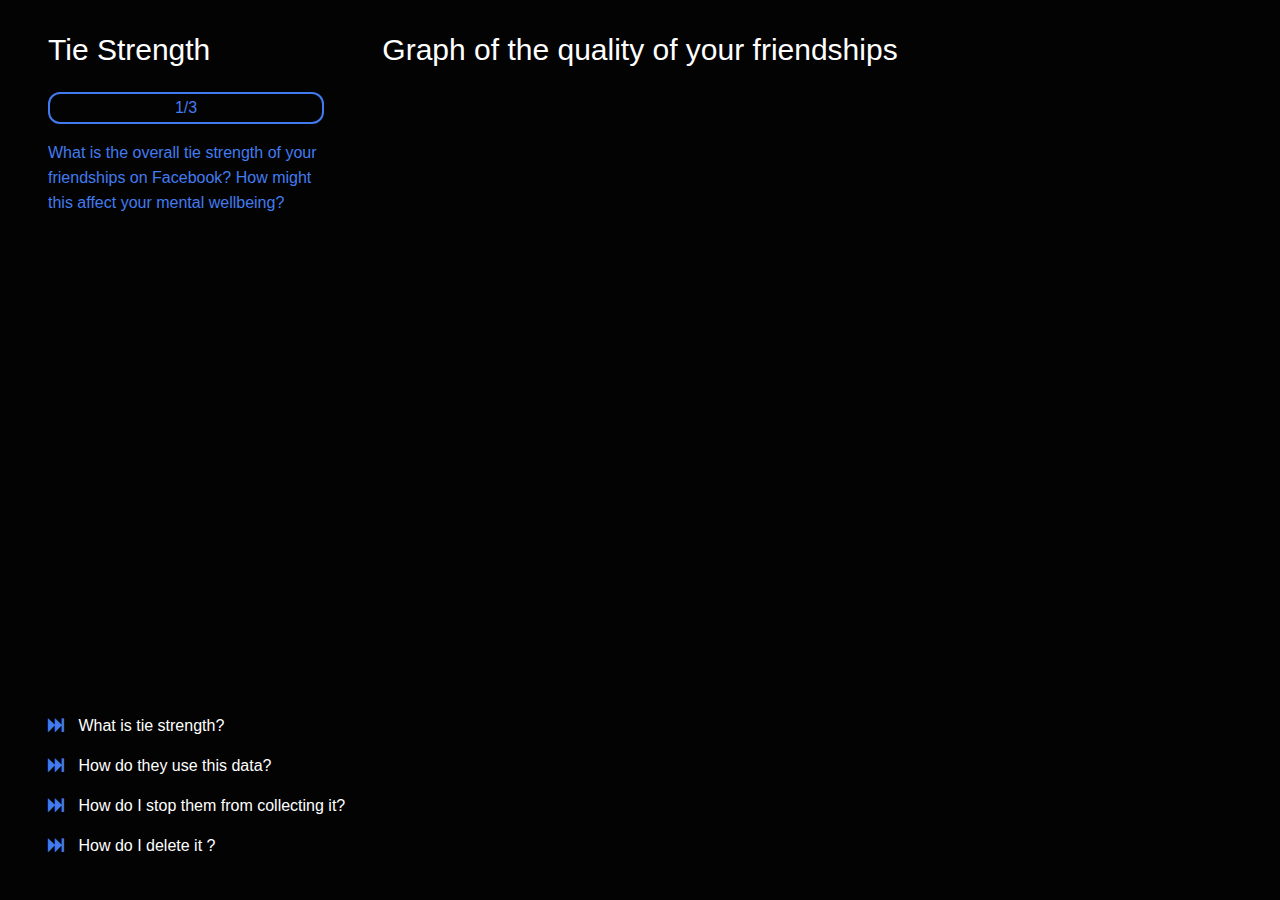
==== index.html @ fa2800e8 "Initial prototype" ====
<!DOCTYPE html>
<html>
<meta charset="utf-8">
<link rel="stylesheet" href="styles.css">
<link rel="stylesheet" href="https://cdnjs.cloudflare.com/ajax/libs/font-awesome/4.7.0/css/font-awesome.min.css">
<head>
    <script src="https://d3js.org/d3.v3.min.js"></script>
    <script src="https://ajax.googleapis.com/ajax/libs/jquery/3.5.1/jquery.min.js"></script>    
    <script src="clustergraph.js"></script>
    <script src="topfriends.js"></script>
    <script src="friendmenu.js"></script>
</head>
<body style="background-color: #030303">
      <div class="container">
        <div class="leftpane" style="text-align:left;">
            <div style="margin-left: 40px">
            <h2>Tie Strength</h2>
            <input onclick="change()" type="button" class="btn" value="1/3" id="myButton1" style="width: 100%;"></input>
            <p id="myText1" style="color: #427bf0; line-height: 25px">What is the overall tie strength of your friendships on Facebook? How might this affect your mental wellbeing?</p>
            </p>
            <script>
                function change() {
                    var elem = document.getElementById("myButton1");
                    if (elem.value == "1/3"){ // second
                        elem.value="2/3";
                        document.getElementById("myText1").innerHTML = "New communication technologies are often met with questions about their impact on psychological well-being. Besides knowing a great part of your social network, a predictive model can be used to map your Facebook data to tie strength and identify strong and weak ties amongst your Facebook friendships!"
                    }
        
                    else if (elem.value=="2/3") { // third
                        elem.value = "3/3";
                        document.getElementById("myText1").innerHTML =  "Your social interaction on Facebook can also be used to observe changes in your psychological well being depending on tie strength and the nature of your communication.";
                    }
                    else { //first
                        elem.value = "1/3"
                        document.getElementById("myText1").innerHTML = "What is the overall tie strength of your friendship on Facebook? How might this affect your mental wellbeing?"
                    }
                        }
            </script>

            <!-- Beginning of modal code -->
            <!-- "What is tie strength?" -->
            <a href="#open-modal">
                <div class="line fixed" style="font-size:16px; align-items: center; bottom: 160px;">
                    <i class="fa fa-fast-forward" style="color:#427bf0; margin-right: 10px; margin-top: 5px"></i>
                    <p style="color: white">What is tie strength?</p>
                </div>
            </a>
            <div id="open-modal" class="modal-window">
                <div>
                    <a href="#close-modal" title="Close" class="modal-close">close &times;</a>
                <div><b>Tie strength</b> is defined as a linear combination of the amount of time, the emotional intensity, the intimacy and reciprocal services which characterize the tie.</div>
                <br>
                <div><b>1:</b> Strong ties are the people you really trust, people whose social circles tightly overlap with your own. Often, they are also the people most like you! </div>
                <br>
                <div><b>0:</b> Weak ties are merely acquaintances. Weak ties often provide access to novel information, information not circulating in the closely knit network of strong ties.</div>
                </div>
            </div>

             <!-- "How do they use this data?" -->
             <a href="#open-modal1">
                <div class="line fixed" style="font-size:16px; align-items: center; bottom: 120px;">
                    <i class="fa fa-fast-forward" style="color:#427bf0; margin-right: 10px; margin-top: 5px"></i>
                    <p style="color: white">How do they use this data?</p>
                </div>
            </a>
            <div id="open-modal1" class="modal-window">
                <div>
                    <a href="#close-modal" title="Close" class="modal-close">close &times;</a>
        
                <div>With the rapid increase in social media usage, recent studies have explored its impact on mental health and wellbeing, as well as the potential to leverage the popularity and interactive features of social media to enhance interventions. Cases such as clinicians discovering suicidal ideation on Facebook through explicit statements and photos are examples of how our data may be used to obtain information about you within a clinical setting, to diagnose and treat disease. With that, ethical issues arise, including the principles of beneficence and maleficence, issues of privacy and confidentiality, and informed consent.</div>
                </div>
            </div>


            <!-- "How do I stop them from collecting it?" -->
            <a href="#open-modal2">
                <div class="line fixed" style="font-size:16px; align-items: center; bottom: 80px;">
                    <i class="fa fa-fast-forward" style="color:#427bf0; margin-right: 10px; margin-top: 5px"></i>
                    <p style="color: white">How do I stop them from collecting it?</p>
                </div>
            </a>
            <div id="open-modal2" class="modal-window">
                <div>
                    <a href="#close-modal" title="Close" class="modal-close">close &times;</a>
                <div>It is difficult to imagine that a seemingly harmless action like messaging a friend can give Facebook so much information, and there is no easy way to stop this except for staying away from Messenger and favor a different messaging app.</div>
                </div>
            </div>

            <!-- "How do I delete it?" -->
            <a href="#open-modal3">
                <div class="line fixed" style="font-size:16px; align-items: center; bottom: 40px;">
                    <i class="fa fa-fast-forward" style="color:#427bf0; margin-right: 10px; margin-top: 5px"></i>
                    <p style="color: white">How do I delete it ?</p>
                </div>
            </a>
            <div id="open-modal3" class="modal-window">
                <div>
                    <a href="#close-modal" title="Close" class="modal-close">close &times;</a>
                <div>You cannot really delete this data, neither can you stop it from being used for advertising. Facebook has perfect knowledge of your social network and who is closest to you. Deleting messages progressively might be a solution, let us know if you want us to build this into FaceErase, the Chrome extension we’ve built for people who subscribe as an Early Believer! If you want to at least make sure Facebook cannot read your messages, you can use Secret Conversations which are encrypted.</div>
                </div>
            </div>
            <!-- End of modal code -->

        </div>
    </div>
        <div class="middlepane">
            <h2 style="text-align: center">Graph of the quality of your friendships</h2>
           <div id="chart"></div>
        </div>
        <div class="rightpane" >
            <div style="height:80px"></div>
          <div id="friendmenu"></div>
        </div>
      </div>



</body>
    
    


</html>
---- styles.css ----
@import url("https://fonts.googleapis.com/css2?family=Open+Sans:ital,wght@0,300;0,400;0,600;0,700;0,800;1,300;1,400;1,600;1,700;1,800&display=swap");

* {
  font-family: Arial, Helvetica, sans-serif;
  /* font-family: -apple-system, BlinkMacSystemFont, "Segoe UI", Roboto,
    Oxygen-Sans, Ubuntu, Cantarell, "Helvetica Neue", sans-serif; */
}

h1,
h2,
p,
span {
  color: white;
}

h1 {
  font-weight: 400;
}

h2 {
  font-weight: 300;
  font-size: 30px;
  text-align: left;
}

.line h1,
.line p,
.line div {
  display: inline;
  vertical-align: top;
  line-height: 28px;
}
div.tooltip {
  position: absolute;
  text-align: center;
  max-width: 170px;
  max-height: 100px;
  pointer-events: none;
  background-color: #030303;
  color: #fff;
  font-size: 15px;
  text-align: left;
  border: 2px solid #427bf0;
  border-radius: 12px;
  padding: 5px 5px;
  overflow-wrap: break-word;
  word-wrap: break-word;
  hyphens: auto;
}

.btn {
  background-color: transparent;
  border-style: solid;
  border-color: #427bf0;
  color: #427bf0;
  outline: none;
  border-radius: 12px;
  padding: 5px 15px;
  text-align: center;
  text-decoration: none;
  display: inline-block;
  font-size: 16px;
}

.btn:hover {
  border-color: #47a0f4;
  cursor: pointer;
}
.circle {
  width: 40px;
  height: 40px;
  border-radius: 50%;
  vertical-align: middle;
  display: inline-block;
}

.tooltipbox {
  position: relative;
  display: inline-block;
}

.tooltipbox .tooltiptext {
  visibility: hidden;
  width: 250px;
  background-color: transparent;
  color: #fff;
  font-size: 15px;
  text-align: left;
  border: 2px solid #427bf0;
  border-radius: 12px;
  padding: 5px 5px;

  /* Positions the tooltip */
  position: absolute;
  z-index: 1;
  top: -5px;
  right: 105%;
}

.tooltipbox:hover .tooltiptext {
  visibility: visible;
}

.menutooltip {
  position: relative;
  display: inline-block;
}

.menutooltip .menutooltiptext {
  visibility: hidden;
  width: 250px;
  background-color: transparent;
  color: #fff;
  font-size: 15px;
  text-align: left;
  border: 2px solid #427bf0;
  border-radius: 12px;
  padding: 5px 5px;

  /* Positions the tooltip */
  position: absolute;
  z-index: 1;
  top: -5px;
  left: 105%;
}

.menutooltip:hover .menutooltiptext {
  visibility: visible;
}

span {
  padding-left: 10px;
  font-size: 20px;
  vertical-align: middle;
}

svg {
  /* need this */
  /* display: block;
  margin-top: 50px;
  display: block; */
  /* padding-left: 10%; */
  background-color: transparent;
  display: block;
  margin: auto;
}

#chart {
  /* width: 100%;
  height: 100%; */
  /* margin: auto; */
  /* margin-top: 50px;
  /* margin-left: 25%;
    margin-right: 10%; */
  /* display: block; 
  margin-left: 25%; */

  background-color: transparent;
}

.clear {
  clear: both;
}

#dropdown_container {
  width: 50%;
}
.selection {
  width: 50%;
}

table {
  /* display: inline-block; */
  border-collapse: collapse;
  border: 2px black solid;
  font: 12px sans-serif;
  color: white;
}

td {
  border: 1px black solid;
  padding: 5px;
}

h2.align-left {
  font-weight: 100;
  font-size: 30px;
  text-align: left;
  padding-left: 20px;
  margin: 0;
  position: absolute;
}

h2.align-center {
  font-size: 30px;
  font-weight: 200;
  text-align: center;
}

#wrapper {
  text-align: center;
}

.container {
  width: 100%;
  height: 100%;
}

.leftpane {
  width: 25%;
  height: 100%;
  float: left;
  background-color: transparent;
  border-collapse: collapse;
}

.middlepane {
  width: 50%;
  height: 100%;
  float: left;
  background-color: transparent;
  border-collapse: collapse;
}

.rightpane {
  width: 25%;
  height: 100%;
  position: relative;
  float: right;
  background-color: transparent;
  border-collapse: collapse;
}

div.fixed {
  position: absolute;

  /* width: 30%; */
}

/* POPUP MODAL CSS */
.modal-window {
  position: fixed;
  background-color: rgba(0, 0, 0, 0.75);
  top: 0;
  right: 0;
  bottom: 0;
  left: 0;
  z-index: 999;
  opacity: 0;
  pointer-events: none;
  -webkit-transition: all 0.3s;
  -moz-transition: all 0.3s;
  transition: all 0.3s;
}

.modal-window:target {
  opacity: 1;
  pointer-events: auto;
}

.modal-window > div {
  border-radius: 15px;
  width: 400px;
  border: 2px solid #427bf0;
  position: relative;
  margin: 10% auto;
  padding: 2rem;
  background: #303030;
  color: white;
}

.modal-window header {
  font-weight: bold;
}

.modal-close {
  color: #aaa;
  line-height: 50px;
  font-size: 80%;
  position: absolute;
  right: 0;
  text-align: center;
  top: 0;
  width: 70px;
  text-decoration: none;
}

.modal-close:hover {
  color: #427bf0;
}

.modal-window h1 {
  font-size: 150%;
  margin: 0 0 15px;
}
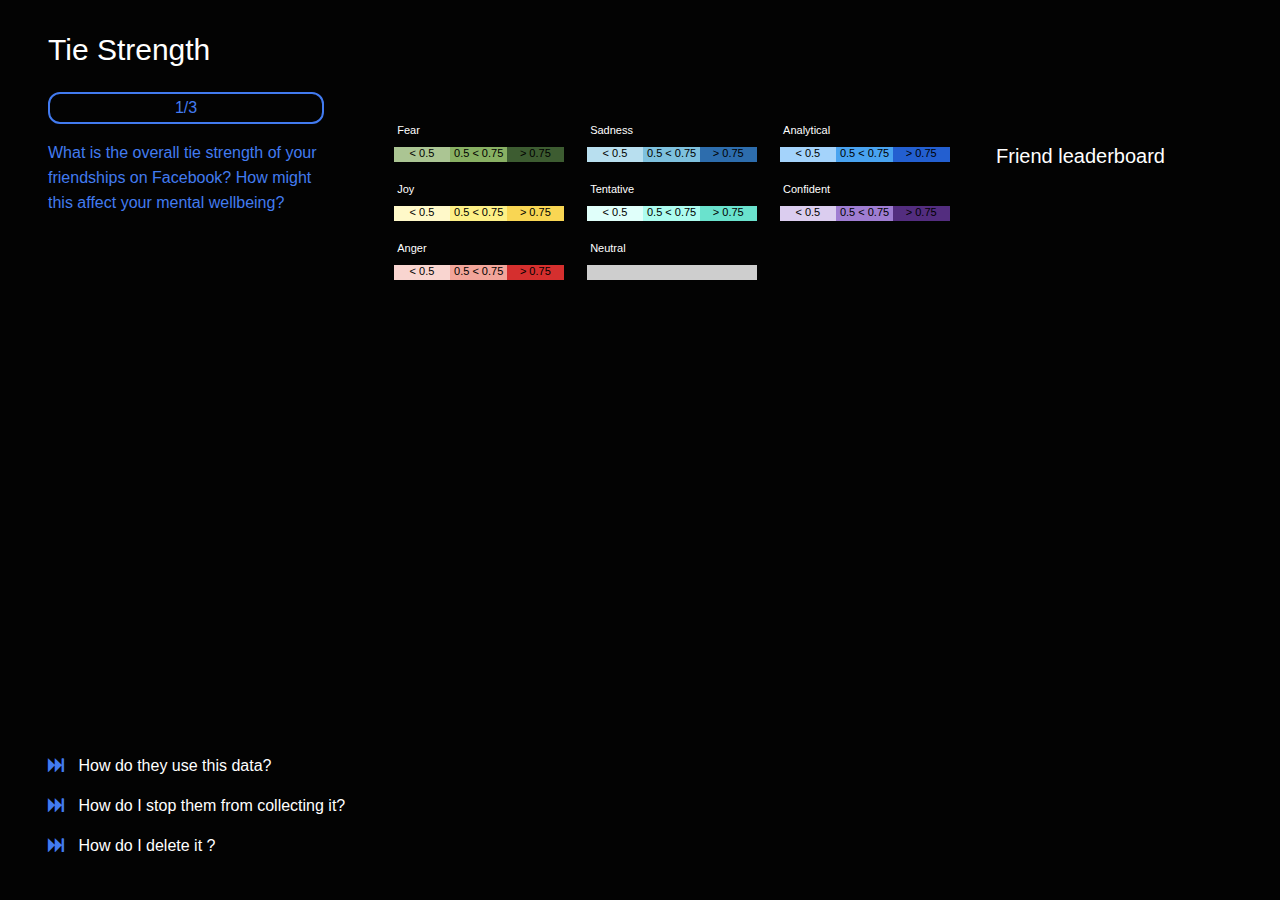
==== commit 932a1fbb: "Updated frontend" ====
--- a/index.html
+++ b/index.html
@@ -1,3 +1,4 @@
+<!--HOME PAGE-->
 <!DOCTYPE html>
 <html>
 <meta charset="utf-8">
@@ -11,7 +12,7 @@
     <script src="friendmenu.js"></script>
 </head>
 <body style="background-color: #030303">
-      <div class="container">
+      <div class="container" style="height:max-content">
         <div class="leftpane" style="text-align:left;">
             <div style="margin-left: 40px">
             <h2>Tie Strength</h2>
@@ -32,29 +33,13 @@
                     }
                     else { //first
                         elem.value = "1/3"
-                        document.getElementById("myText1").innerHTML = "What is the overall tie strength of your friendship on Facebook? How might this affect your mental wellbeing?"
+                        document.getElementById("myText1").innerHTML = "What is the overall tie strength of your friendships on Facebook? How might this affect your mental wellbeing?"
                     }
                         }
             </script>
 
             <!-- Beginning of modal code -->
-            <!-- "What is tie strength?" -->
-            <a href="#open-modal">
-                <div class="line fixed" style="font-size:16px; align-items: center; bottom: 160px;">
-                    <i class="fa fa-fast-forward" style="color:#427bf0; margin-right: 10px; margin-top: 5px"></i>
-                    <p style="color: white">What is tie strength?</p>
-                </div>
-            </a>
-            <div id="open-modal" class="modal-window">
-                <div>
-                    <a href="#close-modal" title="Close" class="modal-close">close &times;</a>
-                <div><b>Tie strength</b> is defined as a linear combination of the amount of time, the emotional intensity, the intimacy and reciprocal services which characterize the tie.</div>
-                <br>
-                <div><b>1:</b> Strong ties are the people you really trust, people whose social circles tightly overlap with your own. Often, they are also the people most like you! </div>
-                <br>
-                <div><b>0:</b> Weak ties are merely acquaintances. Weak ties often provide access to novel information, information not circulating in the closely knit network of strong ties.</div>
-                </div>
-            </div>
+
 
              <!-- "How do they use this data?" -->
              <a href="#open-modal1">
@@ -67,7 +52,7 @@
                 <div>
                     <a href="#close-modal" title="Close" class="modal-close">close &times;</a>
         
-                <div>With the rapid increase in social media usage, recent studies have explored its impact on mental health and wellbeing, as well as the potential to leverage the popularity and interactive features of social media to enhance interventions. Cases such as clinicians discovering suicidal ideation on Facebook through explicit statements and photos are examples of how our data may be used to obtain information about you within a clinical setting, to diagnose and treat disease. With that, ethical issues arise, including the principles of beneficence and maleficence, issues of privacy and confidentiality, and informed consent.</div>
+                <div>With the rapid increase in social media usage, recent studies have explored its impact on mental health and wellbeing, as well as the potential to leverage the popularity and interactive features of social media to enhance interventions.<br><br>Cases such as clinicians discovering suicidal ideation on Facebook through explicit statements and photos are examples of how our data may be used to obtain information about you within a clinical setting, to diagnose and treat disease. With that, ethical issues arise, including the principles of beneficence and maleficence, issues of privacy and confidentiality, and informed consent.</div>
                 </div>
             </div>
 
@@ -96,7 +81,7 @@
             <div id="open-modal3" class="modal-window">
                 <div>
                     <a href="#close-modal" title="Close" class="modal-close">close &times;</a>
-                <div>You cannot really delete this data, neither can you stop it from being used for advertising. Facebook has perfect knowledge of your social network and who is closest to you. Deleting messages progressively might be a solution, let us know if you want us to build this into FaceErase, the Chrome extension we’ve built for people who subscribe as an Early Believer! If you want to at least make sure Facebook cannot read your messages, you can use Secret Conversations which are encrypted.</div>
+                <div>You cannot really delete this data, neither can you stop it from being used for advertising. Facebook has perfect knowledge of your social network and who is closest to you.<br><br>Deleting messages progressively might be a solution, let us know if you want us to build this into <a href="https://chrome.google.com/webstore/detail/faceerase-erase-your-data/flnpbpogaabapnbmginhjogpblpgelni/">FaceErase</a>, the Chrome extension we’ve built for people who <a href="https://beta.ethi.me/profile/plans">subscribe as an Early Believer</a>! If you want to at least make sure Facebook cannot read your messages, you can use Secret Conversations which are encrypted.</div>
                 </div>
             </div>
             <!-- End of modal code -->
@@ -104,20 +89,114 @@
         </div>
     </div>
         <div class="middlepane">
-            <h2 style="text-align: center">Graph of the quality of your friendships</h2>
+            <div style="height: 85px"></div>
            <div id="chart"></div>
-        </div>
-        <div class="rightpane" >
+
+
+        <!--Beginning of tone legend grid-->
+           <div style="margin-top: 20px">
+            <div class="legend-grid legend-text">
+
+                <!--FEAR-->
+                <div class="toptooltip">
+                        <p style="margin-left: 10px">Fear</p>
+                        <div class="legend-container">
+                            <div class="legend-item one" style="--color1: #ABC593">&lt 0.5</div>
+                            <div class="legend-item two" style="--color2: #88B063">0.5 &lt 0.75</div>
+                            <div class="legend-item three" style="--color3: #3D5C31">&gt 0.75</div>
+                        </div>
+                    <span class="toptooltiptext"><b>Fear:</b> A response to impending danger. It is a survival mechanism that is a reaction to some negative stimulus. It may be a mild caution or any extreme phobia</span>
+                </div>
+
+                <!--SADNESS-->
+                <div class="toptooltip">
+                            <p style="margin-left: 10px">Sadness</p>
+                            <div class="legend-container">
+                                <div class="legend-item one" style="--color1: #B8DFEF">&lt 0.5</div>
+                                <div class="legend-item two" style="--color2: #7EC1DE">0.5 &lt 0.75</div>
+                                <div class="legend-item three" style="--color3: #2D6DAD">&gt 0.75</div>
+                            </div>
+                    <span class="toptooltiptext"><b>Sadness:</b> Indicates a feeling of loss and disadvantage. When a person can be observed to be quiet, less energetic and withdrawn, it may be inferred that sadness exists.</span>
+                </div>
+
+                <!--ANALYTICAL-->
+                <div class="toptooltip">
+                    <p style="margin-left: 10px">Analytical</p>
+                    <div class="legend-container">
+                        <div class="legend-item one" style="--color1: #A4D3FB">&lt 0.5</div>
+                        <div class="legend-item two" style="--color2: #49A3F0">0.5 &lt 0.75</div>
+                        <div class="legend-item three" style="--color3: #235FD0">&gt 0.75</div>
+                    </div>
+                    <span class="toptooltiptext"><b>Analytical:</b> A person's reasoning and analytical attitude about things.</span>
+                </div>
+
+                <!--JOY-->
+                <div class="toptooltip">
+                    <p style="margin-left: 10px">Joy</p>
+                    <div class="legend-container">
+                        <div class="legend-item one" style="--color1: #FFF9C9">&lt 0.5</div>
+                        <div class="legend-item two" style="--color2: #FDF086">0.5 &lt 0.75</div>
+                        <div class="legend-item three" style="--color3: #F9D653">&gt 0.75</div>
+                    </div>
+                    <span class="toptooltiptext"><b>Joy:</b> Joy or happiness has shades of enjoyment, satisfaction and pleasure. There is a sense of well-being, inner peace, love, safety and contentment.</span>
+                </div>
+
+                <!--TENTATIVE-->
+                <div class="toptooltip">
+                    <p style="margin-left: 10px">Tentative</p>
+                    <div class="legend-container">
+                        <div class="legend-item one" style="--color1: #E0FFFA">&lt 0.5</div>
+                        <div class="legend-item two" style="--color2: #ADFCEF">0.5 &lt 0.75</div>
+                        <div class="legend-item three" style="--color3: #6AE2CD">&gt 0.75</div>
+                    </div>
+                    <span class="toptooltiptext"><b>Tentative:</b> A person's degree of inhibition.</span>
+                </div>
+
+                <!--CONFIDENT-->
+                <div class="toptooltip">
+                    <p style="margin-left: 10px">Confident</p>
+                    <div class="legend-container">
+                        <div class="legend-item one" style="--color1: #DBCDEF">&lt 0.5</div>
+                        <div class="legend-item two" style="--color2: #9F7DD2">0.5 &lt 0.75</div>
+                        <div class="legend-item three" style="--color3: #532D7F">&gt 0.75</div>
+                    </div>
+                    <span class="toptooltiptext"><b>Confident:</b> A person's degree of certainty.</span>
+                </div>
+
+                <!--ANGER-->
+                <div class="toptooltip">
+                    <p style="margin-left: 10px">Anger</p>
+                    <div class="legend-container">
+                        <div class="legend-item one" style="--color1: #F9D5D0">&lt 0.5</div>
+                        <div class="legend-item two" style="--color2: #F2A59A">0.5 &lt 0.75</div>
+                        <div class="legend-item three" style="--color3: #D52F2E">&gt 0.75</div>
+                    </div>
+                    <span class="toptooltiptext"><b>Anger:</b> Evoked due to injustice, conflict, humiliation, negligence or betrayal. If anger is active, the individual attacks the target, verbally or physically. If anger is passive, the person silently sulks and feels tension and hostility.</span>
+                </div>
+
+                <!--NEUTRAL-->
+                <div>
+                    <p style="margin-left: 10px">Neutral</p>
+                    <div class="legend-container" style="background-color: #cecece; height: 15px"></div>
+                </div>
+
+ 
+            </div> <!--End of legend grid-->
+        </div>
+        </div>
+        <div class="rightpane">
             <div style="height:80px"></div>
-          <div id="friendmenu"></div>
+            <div style="padding-left: 40px; padding-right: 20px">
+            <div id="friendmenu"></div>
+            <div style="height:40px"></div>
+            <h2 style="font-size: 20px;">Friend leaderboard</h2>
+            <div id="friendtable"></div>
+            </div>
         </div>
       </div>
 
 
-
-</body>
-    
-    
-
-
+        <!--more helper scripts-->
+        <script src="tones.js"></script>
+    </body>
 </html>--- a/styles.css
+++ b/styles.css
@@ -2,8 +2,11 @@
 
 * {
   font-family: Arial, Helvetica, sans-serif;
-  /* font-family: -apple-system, BlinkMacSystemFont, "Segoe UI", Roboto,
-    Oxygen-Sans, Ubuntu, Cantarell, "Helvetica Neue", sans-serif; */
+}
+
+a {
+  text-decoration: none;
+  color: #427bf0;
 }
 
 h1,
@@ -30,6 +33,7 @@
   vertical-align: top;
   line-height: 28px;
 }
+
 div.tooltip {
   position: absolute;
   text-align: center;
@@ -48,6 +52,25 @@
   hyphens: auto;
 }
 
+/* For the "tie strength" bar on the friend.html page */
+.progress {
+  border-radius: 15px;
+  width: 100%;
+  height: 20px;
+  border: 1px solid white;
+  position: relative;
+}
+.progress:after {
+  border-radius: 13px;
+  content: "\A";
+  position: absolute;
+  background: white;
+  top: 0;
+  bottom: 0;
+  left: 0;
+  width: var(--progressscore); /* has to be a percentage */
+}
+
 .btn {
   background-color: transparent;
   border-style: solid;
@@ -66,6 +89,8 @@
   border-color: #47a0f4;
   cursor: pointer;
 }
+
+/* For the tone circle icons on the friend.html page */
 .circle {
   width: 40px;
   height: 40px;
@@ -101,15 +126,16 @@
   visibility: visible;
 }
 
-.menutooltip {
-  position: relative;
-  display: inline-block;
-}
-
-.menutooltip .menutooltiptext {
+/* BOTTOM TOOLTIP */
+.bottomtooltip {
+  position: relative;
+  display: inline-block;
+}
+
+.bottomtooltip .bottomtooltiptext {
   visibility: hidden;
   width: 250px;
-  background-color: transparent;
+  background-color: #030303;
   color: #fff;
   font-size: 15px;
   text-align: left;
@@ -120,11 +146,41 @@
   /* Positions the tooltip */
   position: absolute;
   z-index: 1;
-  top: -5px;
-  left: 105%;
-}
-
-.menutooltip:hover .menutooltiptext {
+  top: 100%;
+  left: 50%;
+  margin-left: -125px;
+}
+
+.bottomtooltip:hover .bottomtooltiptext {
+  visibility: visible;
+}
+
+/* TOP TOOLTIP */
+.toptooltip {
+  position: relative;
+  display: inline-block;
+}
+
+.toptooltip .toptooltiptext {
+  visibility: hidden;
+  width: 250px;
+  background-color: #030303;
+  color: #fff;
+  font-size: 15px;
+  text-align: left;
+  border: 2px solid #427bf0;
+  border-radius: 12px;
+  padding: 5px 5px;
+
+  /* Positions the tooltip */
+  position: absolute;
+  z-index: 1;
+  bottom: 140%;
+  left: 50%;
+  margin-left: -125px; /* determine this later*/
+}
+
+.toptooltip:hover .toptooltiptext {
   visibility: visible;
 }
 
@@ -134,51 +190,53 @@
   vertical-align: middle;
 }
 
+/* For the D3.js graphic */
 svg {
-  /* need this */
-  /* display: block;
-  margin-top: 50px;
-  display: block; */
-  /* padding-left: 10%; */
   background-color: transparent;
   display: block;
   margin: auto;
 }
 
-#chart {
-  /* width: 100%;
-  height: 100%; */
-  /* margin: auto; */
-  /* margin-top: 50px;
-  /* margin-left: 25%;
-    margin-right: 10%; */
-  /* display: block; 
-  margin-left: 25%; */
-
-  background-color: transparent;
-}
-
 .clear {
   clear: both;
 }
 
-#dropdown_container {
-  width: 50%;
-}
-.selection {
-  width: 50%;
-}
-
 table {
-  /* display: inline-block; */
-  border-collapse: collapse;
-  border: 2px black solid;
+  border-spacing: 0;
+  border-radius: 12px;
+  border: 1px solid #427bf0;
   font: 12px sans-serif;
   color: white;
+  background-color: #030303;
+}
+
+/* Friend leaderboard header row */
+table tr:first-child {
+  font-weight: 600;
+}
+
+/* bottom left table cell */
+table tr:last-child td:first-child {
+  border-bottom-left-radius: 10px;
+}
+
+/* bottom right table cell */
+table tr:last-child td:last-child {
+  border-bottom-right-radius: 10px;
+}
+
+/* top right table cell */
+table tr:first-child td:last-child {
+  border-top-right-radius: 10px;
+}
+
+/* top left table cell */
+table tr:first-child td:first-child {
+  border-top-left-radius: 10px;
 }
 
 td {
-  border: 1px black solid;
+  border: 1px solid #427bf0;
   padding: 5px;
 }
 
@@ -194,10 +252,6 @@
 h2.align-center {
   font-size: 30px;
   font-weight: 200;
-  text-align: center;
-}
-
-#wrapper {
   text-align: center;
 }
 
@@ -233,8 +287,6 @@
 
 div.fixed {
   position: absolute;
-
-  /* width: 30%; */
 }
 
 /* POPUP MODAL CSS */
@@ -293,3 +345,50 @@
   font-size: 150%;
   margin: 0 0 15px;
 }
+
+/* STYLE FOR THE LEGEND */
+.legend-container {
+  display: flex;
+  flex-direction: row;
+  justify-content: space-between;
+  width: 170px;
+  margin: 0 auto;
+}
+
+.legend-item {
+  width: 33.33%;
+  height: 15px;
+  text-align: center;
+}
+.one {
+  background: var(--color1);
+}
+.two {
+  background: var(--color2);
+}
+.three {
+  background: var(--color3);
+}
+
+.legend-grid {
+  padding-left: 10%;
+  display: grid;
+  grid-template-columns: repeat(auto-fit, minmax(170px, 1fr));
+  gap: 10px;
+  grid-auto-rows: minmax(10px, auto);
+}
+.legend-text {
+  font-size: 11px;
+}
+
+/* TIE STRENGTH BAR STYLING */
+p.alignleft {
+  float: left;
+  padding-left: 5px;
+  padding-top: 10px;
+}
+p.alignright {
+  float: right;
+  padding-right: 5px;
+  padding-top: 10px;
+}
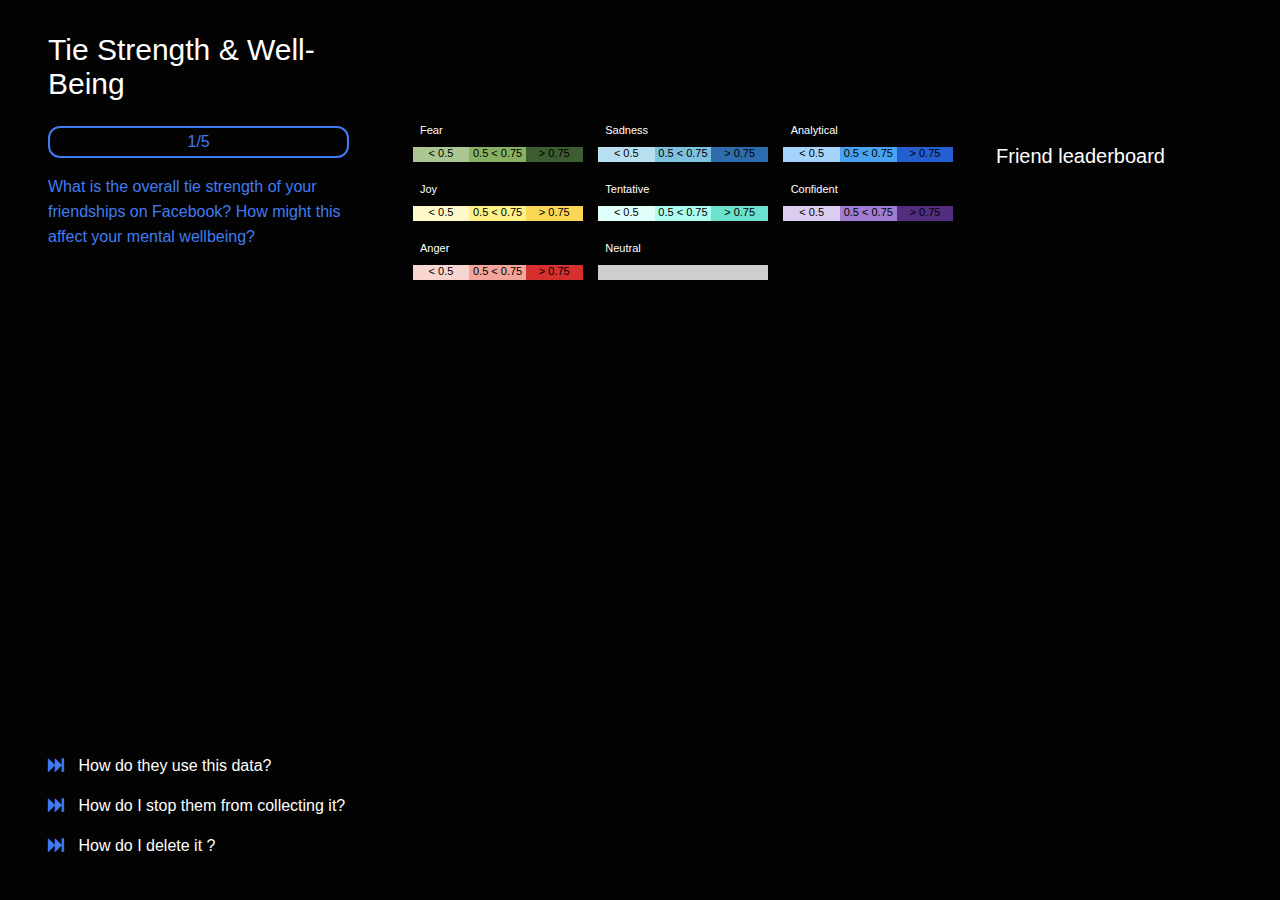
==== commit c4498893: "final frontend updates" ====
--- a/index.html
+++ b/index.html
@@ -15,27 +15,36 @@
       <div class="container" style="height:max-content">
         <div class="leftpane" style="text-align:left;">
             <div style="margin-left: 40px">
-            <h2>Tie Strength</h2>
-            <input onclick="change()" type="button" class="btn" value="1/3" id="myButton1" style="width: 100%;"></input>
+            <h2>Tie Strength & Well-Being</h2>
+            <input onclick="change()" type="button" class="btn" value="1/5" id="myButton1" style="width: 100%;"></input>
             <p id="myText1" style="color: #427bf0; line-height: 25px">What is the overall tie strength of your friendships on Facebook? How might this affect your mental wellbeing?</p>
             </p>
             <script>
                 function change() {
                     var elem = document.getElementById("myButton1");
-                    if (elem.value == "1/3"){ // second
-                        elem.value="2/3";
-                        document.getElementById("myText1").innerHTML = "New communication technologies are often met with questions about their impact on psychological well-being. Besides knowing a great part of your social network, a predictive model can be used to map your Facebook data to tie strength and identify strong and weak ties amongst your Facebook friendships!"
-                    }
-        
-                    else if (elem.value=="2/3") { // third
-                        elem.value = "3/3";
-                        document.getElementById("myText1").innerHTML =  "Your social interaction on Facebook can also be used to observe changes in your psychological well being depending on tie strength and the nature of your communication.";
-                    }
-                    else { //first
-                        elem.value = "1/3"
-                        document.getElementById("myText1").innerHTML = "What is the overall tie strength of your friendships on Facebook? How might this affect your mental wellbeing?"
-                    }
-                        }
+                        if (elem.value == "1/5"){ // second
+                            elem.value="2/5";
+                            document.getElementById("myText1").innerHTML = "New communication technologies are often met with questions about their impact on psychological well-being. Besides knowing a great part of your social network, a predictive model can be used to map your Facebook data to tie strength and identify strong and weak ties amongst your Facebook friendships!"
+                        }
+            
+                        else if (elem.value=="2/5") { // third
+                            elem.value = "3/5";
+                            document.getElementById("myText1").innerHTML =  "Your social interaction on Facebook can also be used to observe changes in your psychological well being depending on tie strength and the nature of your communication.";
+                        }
+
+                        else if (elem.value == "3/5") { // fourth 
+                            elem.value = "4/5";
+                            document.getElementById("myText1").innerHTML = "To give you more insight into your Facebook friendships, the Watson tone analyzer analyzes the emotion and tone of your messages—anger, fear, joy, sadness, analytical, confident, tentative, and neutral."
+                        }
+                        
+                        else if (elem.value == "4/5") { // fifth 
+                            elem.value = "5/5";
+                            document.getElementById("myText1").innerHTML = "Explore your friendships by navigating the graphs! The size of the nodes correspond to the predicted tie strengths of your Facebook friendships. Beyond that, you’ll see clusters that correspond to the tone analyzer, illustrating the most prominent tone of your messages based on the color of the node."
+                        }    else { //first
+                            elem.value = "1/5"
+                            document.getElementById("myText1").innerHTML = "What is the overall tie strength of your friendships on Facebook? How might this affect your mental wellbeing?"
+                        }
+                            }
             </script>
 
             <!-- Beginning of modal code -->
--- a/styles.css
+++ b/styles.css
@@ -261,7 +261,7 @@
 }
 
 .leftpane {
-  width: 25%;
+  width: 27%;
   height: 100%;
   float: left;
   background-color: transparent;
@@ -269,7 +269,7 @@
 }
 
 .middlepane {
-  width: 50%;
+  width: 48%;
   height: 100%;
   float: left;
   background-color: transparent;
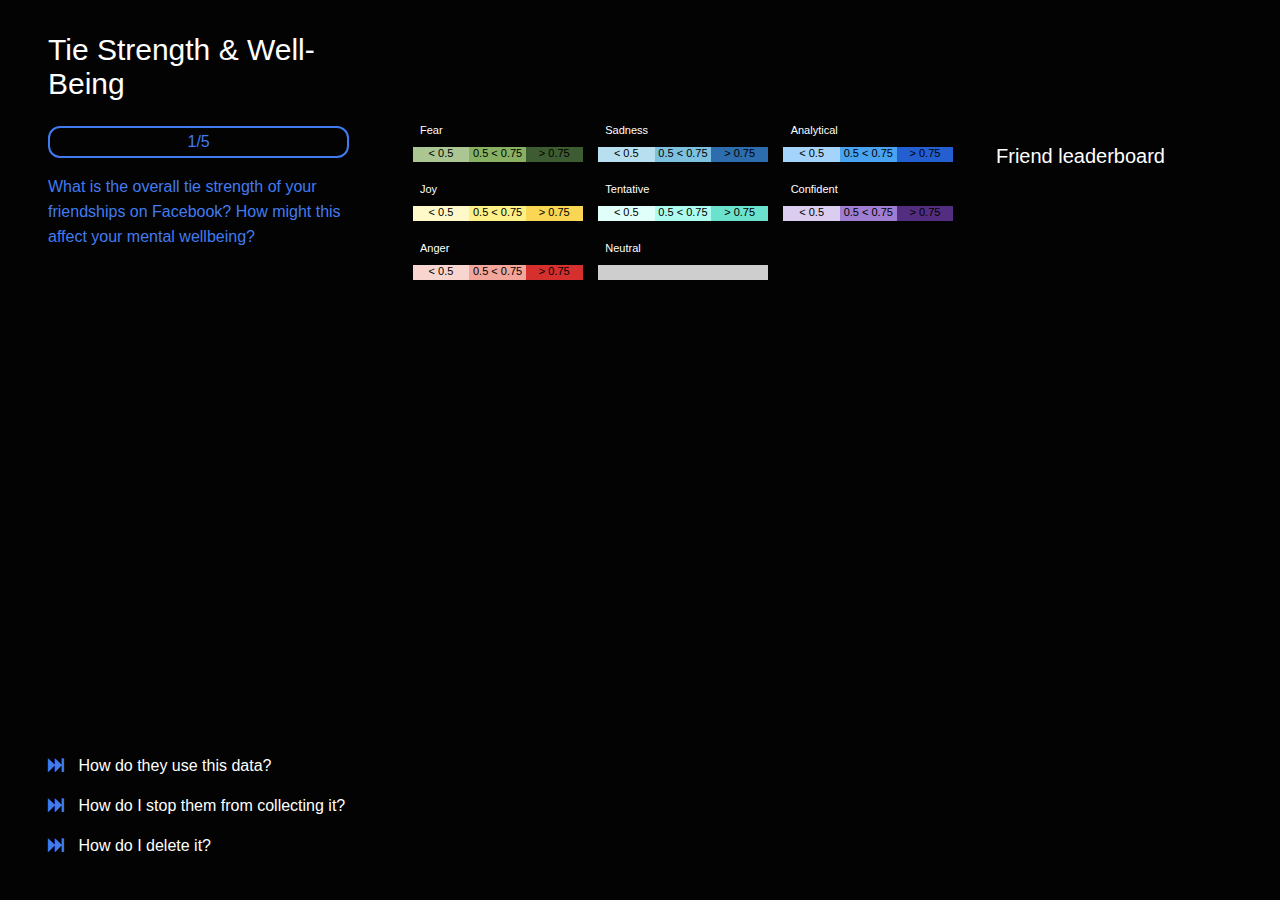
==== commit c11dcf73: "remove extra space" ====
--- a/index.html
+++ b/index.html
@@ -84,7 +84,7 @@
             <a href="#open-modal3">
                 <div class="line fixed" style="font-size:16px; align-items: center; bottom: 40px;">
                     <i class="fa fa-fast-forward" style="color:#427bf0; margin-right: 10px; margin-top: 5px"></i>
-                    <p style="color: white">How do I delete it ?</p>
+                    <p style="color: white">How do I delete it?</p>
                 </div>
             </a>
             <div id="open-modal3" class="modal-window">
